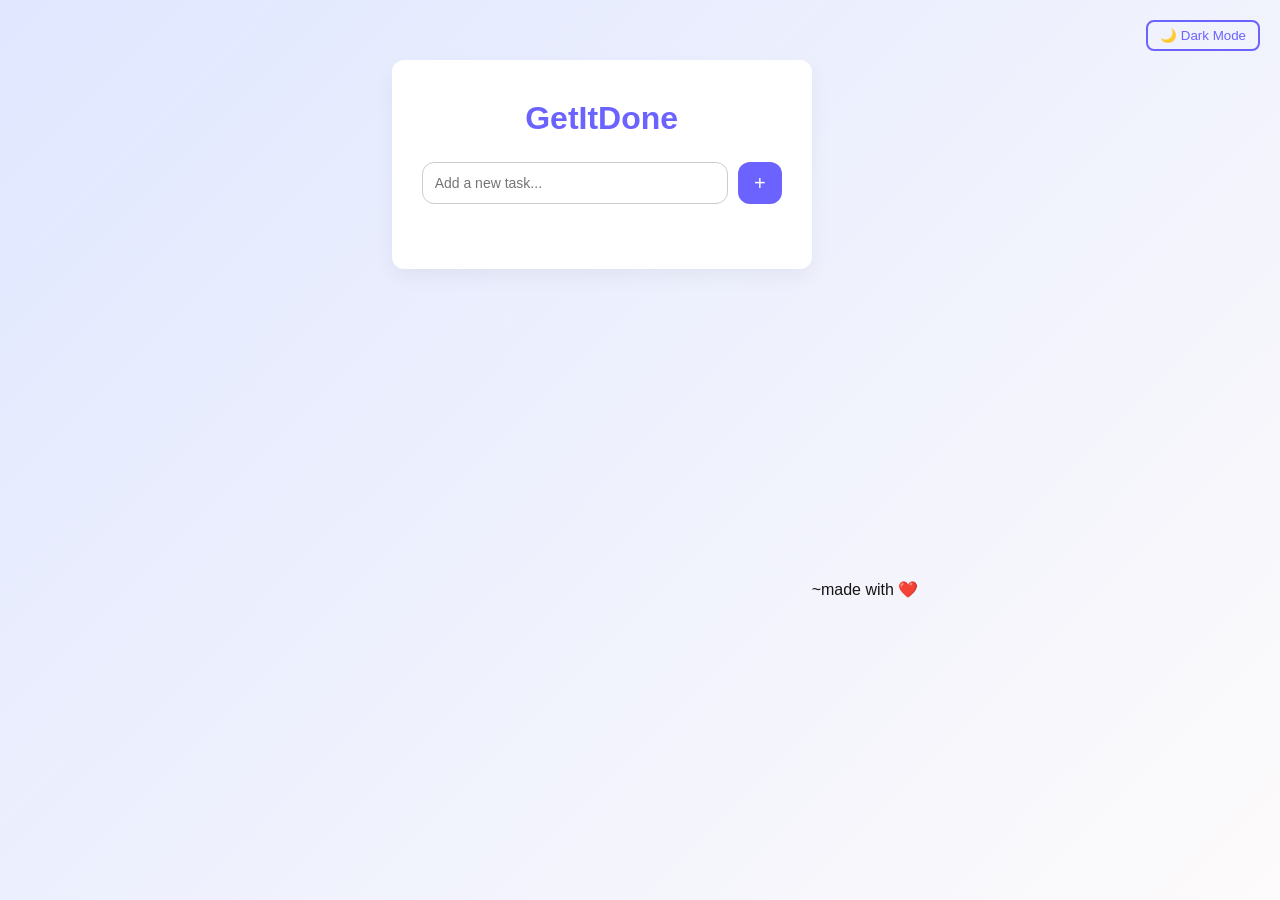
==== todo-dom.html @ 4d430f28 "Initial commit" ====
<!-- <!DOCTYPE html>
<html lang="en">
<head>
    <meta charset="UTF-8">
    <meta name="viewport" content="width=device-width, initial-scale=1.0">
    <title>TODO using DOM</title>
    <link rel="stylesheet" href="todo-dom.css" >
</head>
<body>
    <h3>TODO APP</h3>
    <input placeholder="enter your task">
    <button>Add Task</button>
    <ul>
        <li>Eat<button class="delete">Delete</button></li>
        <li>Sleep<button class="delete">Delete</button></li>
    </ul>

    <script src="todo-dom.js"></script>
</body>
</html> -->

<!DOCTYPE html>
<html lang="en">
<head>
  <meta charset="UTF-8" />
  <meta name="viewport" content="width=device-width, initial-scale=1.0"/>
  <title>GetItDone</title>
  <link rel="stylesheet" href="todo-dom.css" />
</head>
<body>

     <button class="toggle-mode" onclick="toggleMode()">🌙 Dark Mode</button>
  <div class="container">
    <h1>GetItDone</h1>
    <div class="input-section">
      <input type="text" placeholder="Add a new task..." id="task-input" />
      <button id="add-btn">+</button>
    </div>
    <ul id="task-list"></ul>
  </div>
   

  <script src="todo-dom.js"></script>
   <footer>
        <p>~made with ❤️</p>
    </footer>
</body>
</html>
---- todo-dom.css ----
:root {
      --primary-color: #6C63FF;
      --light-bg: #f5f7fa;
      --card-bg: #ffffff;
      --border-radius: 12px;
      --shadow: 0 8px 20px rgba(0, 0, 0, 0.05);
    }

    * {
      box-sizing: border-box;
      margin: 0;
      padding: 0;
    }

    body {
      font-family: 'Poppins', sans-serif;
      background: linear-gradient(135deg, #e0e7ff, #fdfbfb);
      display: flex;
      justify-content: center;
      align-items: flex-start;
      min-height: 100vh;
      padding-top: 60px;
    }

    .container {
      background: var(--card-bg);
      padding: 40px 30px;
      border-radius: var(--border-radius);
      box-shadow: var(--shadow);
      width: 100%;
      max-width: 420px;
      animation: fadeIn 0.5s ease-in;
    }

    @keyframes fadeIn {
      from { opacity: 0; transform: translateY(20px); }
      to { opacity: 1; transform: translateY(0); }
    }

    h1 {
      text-align: center;
      margin-bottom: 25px;
      font-weight: 600;
      color: var(--primary-color);
      font-size: 2rem;
    }

    .input-section {
      display: flex;
      gap: 10px;
      margin-bottom: 25px;
    }

    #task-input {
      flex: 1;
      padding: 12px;
      border: 1px solid #ccc;
      border-radius: var(--border-radius);
      outline: none;
      font-size: 14px;
      transition: 0.3s;
    }

    #task-input:focus {
      border-color: var(--primary-color);
      box-shadow: 0 0 0 3px rgba(108, 99, 255, 0.15);
    }

    #add-btn {
      padding: 0 16px;
      background-color: var(--primary-color);
      color: white;
      border: none;
      border-radius: var(--border-radius);
      cursor: pointer;
      font-size: 20px;
      transition: 0.3s;
    }

    #add-btn:hover {
      background-color: #574fd6;
    }

    ul {
      list-style: none;
      padding: 0;
      margin: 0;
    }

    li {
      display: flex;
      justify-content: space-between;
      align-items: center;
      background: var(--light-bg);
      padding: 12px 15px;
      margin-bottom: 12px;
      border-radius: var(--border-radius);
      box-shadow: var(--shadow);
      transition: background 0.3s;
    }

    li.completed span {
      text-decoration: line-through;
      color: #999;
    }

    li input[type="checkbox"] {
      margin-right: 10px;
      accent-color: var(--primary-color);
    }

    li span {
      flex: 1;
      font-size: 14px;
    }

    li button {
      background: none;
      border: none;
      font-size: 16px;
      cursor: pointer;
      color: #f87171;
      transition: 0.2s;
    }

    li button:hover {
      transform: scale(1.2);
    }
      .dark-mode {
      background: linear-gradient(135deg, #1e1e2f, #2e2e3e);
    }

    .dark-mode .container {
      background: #2b2b3c;
    }

    .dark-mode h1 {
      color: #A5B4FC;
    }

    .dark-mode #task-input {
      background-color: #3b3b4f;
      color: white;
      border-color: #555;
    }

    .dark-mode #task-input:focus {
      box-shadow: 0 0 0 3px rgba(165, 180, 252, 0.2);
    }

    .dark-mode #add-btn {
      background-color: #8b5cf6;
    }

    .dark-mode #add-btn:hover {
      background-color: #7c3aed;
    }

    .dark-mode li {
      background: #3a3a4d;
      color: white;
    }

    .dark-mode li.completed span {
      color: #aaa;
    }

    .toggle-mode {
      position: absolute;
      top: 20px;
      right: 20px;
      background: none;
      border: 2px solid var(--primary-color);
      padding: 6px 12px;
      border-radius: 8px;
      color: var(--primary-color);
      font-weight: 500;
      cursor: pointer;
      transition: all 0.3s;
    }

    .toggle-mode:hover {
      background-color: var(--primary-color);
      color: white;
    }

    footer {
      /* text-align: center; */
      margin-top: 520px;
      margin-right: -30px;
      font-size: 16px;
      color: #181414;
    }
---- todo-dom.css ----
:root {
      --primary-color: #6C63FF;
      --light-bg: #f5f7fa;
      --card-bg: #ffffff;
      --border-radius: 12px;
      --shadow: 0 8px 20px rgba(0, 0, 0, 0.05);
    }

    * {
      box-sizing: border-box;
      margin: 0;
      padding: 0;
    }

    body {
      font-family: 'Poppins', sans-serif;
      background: linear-gradient(135deg, #e0e7ff, #fdfbfb);
      display: flex;
      justify-content: center;
      align-items: flex-start;
      min-height: 100vh;
      padding-top: 60px;
    }

    .container {
      background: var(--card-bg);
      padding: 40px 30px;
      border-radius: var(--border-radius);
      box-shadow: var(--shadow);
      width: 100%;
      max-width: 420px;
      animation: fadeIn 0.5s ease-in;
    }

    @keyframes fadeIn {
      from { opacity: 0; transform: translateY(20px); }
      to { opacity: 1; transform: translateY(0); }
    }

    h1 {
      text-align: center;
      margin-bottom: 25px;
      font-weight: 600;
      color: var(--primary-color);
      font-size: 2rem;
    }

    .input-section {
      display: flex;
      gap: 10px;
      margin-bottom: 25px;
    }

    #task-input {
      flex: 1;
      padding: 12px;
      border: 1px solid #ccc;
      border-radius: var(--border-radius);
      outline: none;
      font-size: 14px;
      transition: 0.3s;
    }

    #task-input:focus {
      border-color: var(--primary-color);
      box-shadow: 0 0 0 3px rgba(108, 99, 255, 0.15);
    }

    #add-btn {
      padding: 0 16px;
      background-color: var(--primary-color);
      color: white;
      border: none;
      border-radius: var(--border-radius);
      cursor: pointer;
      font-size: 20px;
      transition: 0.3s;
    }

    #add-btn:hover {
      background-color: #574fd6;
    }

    ul {
      list-style: none;
      padding: 0;
      margin: 0;
    }

    li {
      display: flex;
      justify-content: space-between;
      align-items: center;
      background: var(--light-bg);
      padding: 12px 15px;
      margin-bottom: 12px;
      border-radius: var(--border-radius);
      box-shadow: var(--shadow);
      transition: background 0.3s;
    }

    li.completed span {
      text-decoration: line-through;
      color: #999;
    }

    li input[type="checkbox"] {
      margin-right: 10px;
      accent-color: var(--primary-color);
    }

    li span {
      flex: 1;
      font-size: 14px;
    }

    li button {
      background: none;
      border: none;
      font-size: 16px;
      cursor: pointer;
      color: #f87171;
      transition: 0.2s;
    }

    li button:hover {
      transform: scale(1.2);
    }
      .dark-mode {
      background: linear-gradient(135deg, #1e1e2f, #2e2e3e);
    }

    .dark-mode .container {
      background: #2b2b3c;
    }

    .dark-mode h1 {
      color: #A5B4FC;
    }

    .dark-mode #task-input {
      background-color: #3b3b4f;
      color: white;
      border-color: #555;
    }

    .dark-mode #task-input:focus {
      box-shadow: 0 0 0 3px rgba(165, 180, 252, 0.2);
    }

    .dark-mode #add-btn {
      background-color: #8b5cf6;
    }

    .dark-mode #add-btn:hover {
      background-color: #7c3aed;
    }

    .dark-mode li {
      background: #3a3a4d;
      color: white;
    }

    .dark-mode li.completed span {
      color: #aaa;
    }

    .toggle-mode {
      position: absolute;
      top: 20px;
      right: 20px;
      background: none;
      border: 2px solid var(--primary-color);
      padding: 6px 12px;
      border-radius: 8px;
      color: var(--primary-color);
      font-weight: 500;
      cursor: pointer;
      transition: all 0.3s;
    }

    .toggle-mode:hover {
      background-color: var(--primary-color);
      color: white;
    }

    footer {
      /* text-align: center; */
      margin-top: 520px;
      margin-right: -30px;
      font-size: 16px;
      color: #181414;
    }
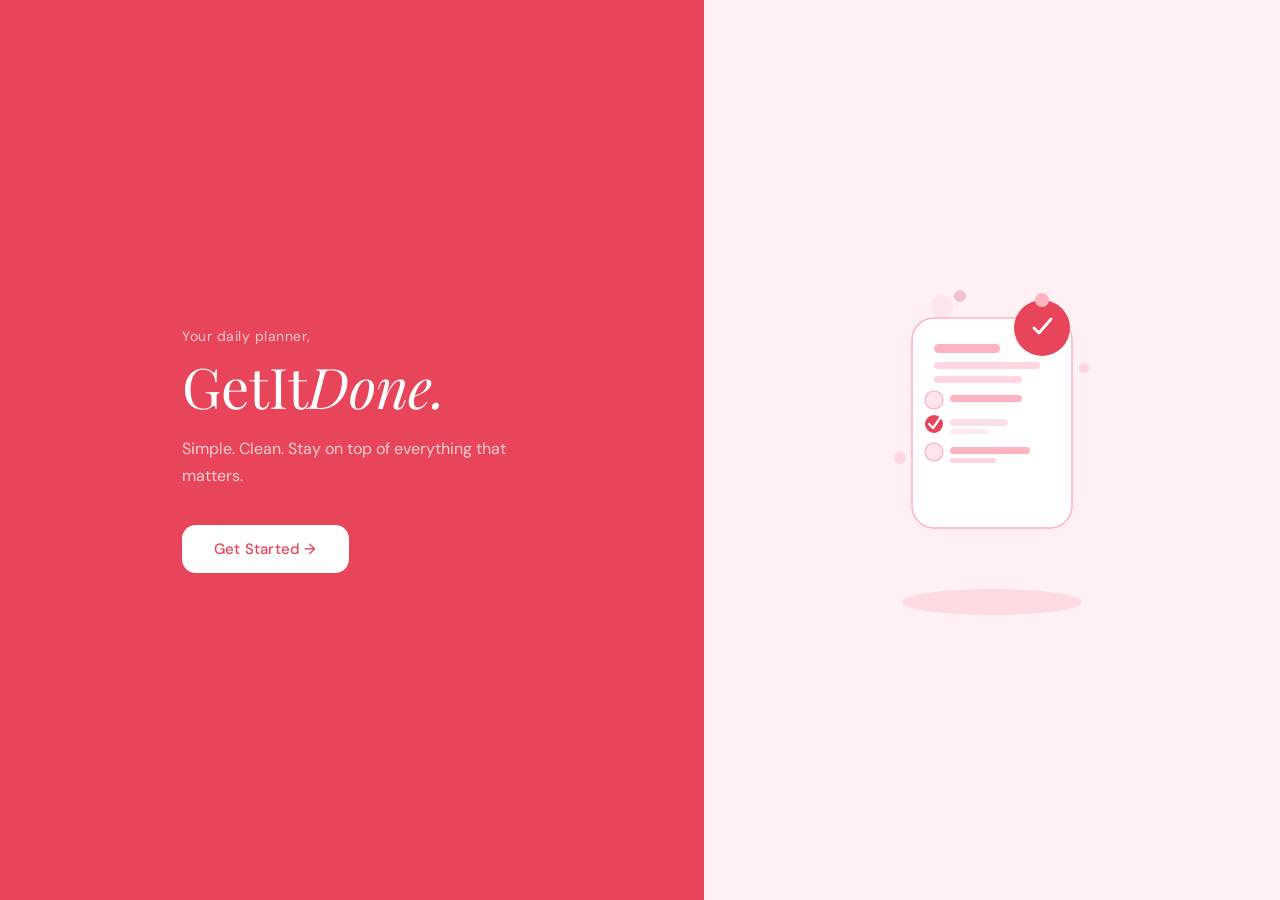
==== commit f08a4853: "redesign: new desktop UI with rose theme, sidebar layout, and smooth animations" ====
--- a/todo-dom.html
+++ b/todo-dom.html
@@ -1,48 +1,105 @@
-<!-- <!DOCTYPE html>
-<html lang="en">
-<head>
-    <meta charset="UTF-8">
-    <meta name="viewport" content="width=device-width, initial-scale=1.0">
-    <title>TODO using DOM</title>
-    <link rel="stylesheet" href="todo-dom.css" >
-</head>
-<body>
-    <h3>TODO APP</h3>
-    <input placeholder="enter your task">
-    <button>Add Task</button>
-    <ul>
-        <li>Eat<button class="delete">Delete</button></li>
-        <li>Sleep<button class="delete">Delete</button></li>
-    </ul>
-
-    <script src="todo-dom.js"></script>
-</body>
-</html> -->
-
 <!DOCTYPE html>
 <html lang="en">
 <head>
   <meta charset="UTF-8" />
   <meta name="viewport" content="width=device-width, initial-scale=1.0"/>
   <title>GetItDone</title>
+  <link rel="preconnect" href="https://fonts.googleapis.com">
+  <link href="https://fonts.googleapis.com/css2?family=DM+Sans:wght@300;400;500&family=Playfair+Display:ital,wght@0,400;1,400&display=swap" rel="stylesheet">
   <link rel="stylesheet" href="todo-dom.css" />
 </head>
 <body>
 
-     <button class="toggle-mode" onclick="toggleMode()">🌙 Dark Mode</button>
-  <div class="container">
-    <h1>GetItDone</h1>
-    <div class="input-section">
-      <input type="text" placeholder="Add a new task..." id="task-input" />
-      <button id="add-btn">+</button>
+  <!-- ── SPLASH ── -->
+  <div id="splash-screen">
+    <div class="splash-left">
+      <div class="splash-text">
+        <p class="splash-label">Your daily planner,</p>
+        <h1 class="splash-title">GetIt<em>Done.</em></h1>
+        <p class="splash-desc">Simple. Clean. Stay on top of everything that matters.</p>
+        <button class="btn-primary" onclick="goHome()">Get Started →</button>
+      </div>
     </div>
-    <ul id="task-list"></ul>
+    <div class="splash-right">
+      <div class="splash-illo">
+        <svg width="300" height="340" viewBox="0 0 300 340" fill="none" xmlns="http://www.w3.org/2000/svg">
+          <ellipse cx="150" cy="324" rx="90" ry="13" fill="rgba(232,68,90,0.12)"/>
+          <rect x="70" y="40" width="160" height="210" rx="22" fill="#fff" opacity=".97"/>
+          <rect x="70" y="40" width="160" height="210" rx="22" fill="none" stroke="#FFB3C1" stroke-width="1.5"/>
+          <rect x="92" y="66" width="66" height="9" rx="4.5" fill="#FFB3C1"/>
+          <rect x="92" y="84" width="106" height="7" rx="3.5" fill="#FFD6DF"/>
+          <rect x="92" y="98" width="88" height="7" rx="3.5" fill="#FFD6DF"/>
+          <circle cx="92" cy="122" r="9" fill="#FFE4EA" stroke="#F4C0D1" stroke-width="1.5"/>
+          <rect x="108" y="117" width="72" height="7" rx="3.5" fill="#FFB3C1"/>
+          <circle cx="92" cy="146" r="9" fill="#E8445A"/>
+          <path d="M87 146 L91 150 L98 140" stroke="#fff" stroke-width="2.2" stroke-linecap="round" stroke-linejoin="round"/>
+          <rect x="108" y="141" width="58" height="7" rx="3.5" fill="#F4C0D1" opacity=".5"/>
+          <rect x="108" y="151" width="38" height="5" rx="2.5" fill="#FFD6DF" opacity=".5"/>
+          <circle cx="92" cy="174" r="9" fill="#FFE4EA" stroke="#F4C0D1" stroke-width="1.5"/>
+          <rect x="108" y="169" width="80" height="7" rx="3.5" fill="#FFB3C1"/>
+          <rect x="108" y="180" width="46" height="5" rx="2.5" fill="#FFD6DF"/>
+          <circle cx="200" cy="50" r="28" fill="#E8445A"/>
+          <path d="M192 50 L197 55 L209 41" stroke="#fff" stroke-width="2.8" stroke-linecap="round" stroke-linejoin="round"/>
+          <circle cx="100" cy="28" r="11" fill="#FFE4EA"/>
+          <circle cx="200" cy="22" r="7" fill="#FFB3C1"/>
+          <circle cx="118" cy="18" r="6" fill="#F4C0D1"/>
+          <circle cx="242" cy="90" r="5" fill="#FFD6DF"/>
+          <circle cx="58" cy="180" r="6" fill="#FFD6DF"/>
+        </svg>
+      </div>
+    </div>
   </div>
-   
+
+  <!-- ── HOME ── -->
+  <div id="home-screen" class="hidden">
+
+    <div class="home-sidebar">
+      <div class="sidebar-top">
+        <button class="back-btn" onclick="goSplash()" aria-label="back to home">← Back</button>
+        <div class="sidebar-brand">GetIt<em>Done.</em></div>
+        <p class="sidebar-greeting" id="greeting-text">Good morning</p>
+      </div>
+
+      <div class="stats-col">
+        <div class="stat-card">
+          <div class="stat-num" id="stat-total">0</div>
+          <div class="stat-lbl">Total tasks</div>
+        </div>
+        <div class="stat-card">
+          <div class="stat-num" id="stat-done">0</div>
+          <div class="stat-lbl">Completed</div>
+        </div>
+        <div class="stat-card accent">
+          <div class="stat-num" id="stat-left">0</div>
+          <div class="stat-lbl">Remaining</div>
+        </div>
+      </div>
+
+      <div class="sidebar-bottom">
+        <button class="theme-btn" id="theme-btn" onclick="toggleMode()">🌙 Dark mode</button>
+        <p class="made-with">made with ❤️</p>
+      </div>
+    </div>
+
+    <div class="home-main">
+      <div class="main-header">
+        <div class="filter-row">
+          <button class="f-btn on" data-filter="all">All</button>
+          <button class="f-btn" data-filter="active">Active</button>
+          <button class="f-btn" data-filter="completed">Done</button>
+        </div>
+        <div class="add-row">
+          <input type="text" id="task-input" class="add-input" placeholder="Add a new task and press Enter…" />
+          <button id="add-btn" class="add-btn-pill" aria-label="add task">+ Add</button>
+        </div>
+      </div>
+
+      <ul id="task-list"></ul>
+      <p id="empty-msg" class="empty-state">Nothing here yet — add your first task above ✨</p>
+    </div>
+
+  </div>
 
   <script src="todo-dom.js"></script>
-   <footer>
-        <p>~made with ❤️</p>
-    </footer>
 </body>
-</html>
+</html>
--- a/todo-dom.css
+++ b/todo-dom.css
@@ -1,194 +1,501 @@
+/* ── Reset ────────────────────────────────────────────── */
+*, *::before, *::after { box-sizing: border-box; margin: 0; padding: 0; }
+
 :root {
-      --primary-color: #6C63FF;
-      --light-bg: #f5f7fa;
-      --card-bg: #ffffff;
-      --border-radius: 12px;
-      --shadow: 0 8px 20px rgba(0, 0, 0, 0.05);
-    }
-
-    * {
-      box-sizing: border-box;
-      margin: 0;
-      padding: 0;
-    }
-
-    body {
-      font-family: 'Poppins', sans-serif;
-      background: linear-gradient(135deg, #e0e7ff, #fdfbfb);
-      display: flex;
-      justify-content: center;
-      align-items: flex-start;
-      min-height: 100vh;
-      padding-top: 60px;
-    }
-
-    .container {
-      background: var(--card-bg);
-      padding: 40px 30px;
-      border-radius: var(--border-radius);
-      box-shadow: var(--shadow);
-      width: 100%;
-      max-width: 420px;
-      animation: fadeIn 0.5s ease-in;
-    }
-
-    @keyframes fadeIn {
-      from { opacity: 0; transform: translateY(20px); }
-      to { opacity: 1; transform: translateY(0); }
-    }
-
-    h1 {
-      text-align: center;
-      margin-bottom: 25px;
-      font-weight: 600;
-      color: var(--primary-color);
-      font-size: 2rem;
-    }
-
-    .input-section {
-      display: flex;
-      gap: 10px;
-      margin-bottom: 25px;
-    }
-
-    #task-input {
-      flex: 1;
-      padding: 12px;
-      border: 1px solid #ccc;
-      border-radius: var(--border-radius);
-      outline: none;
-      font-size: 14px;
-      transition: 0.3s;
-    }
-
-    #task-input:focus {
-      border-color: var(--primary-color);
-      box-shadow: 0 0 0 3px rgba(108, 99, 255, 0.15);
-    }
-
-    #add-btn {
-      padding: 0 16px;
-      background-color: var(--primary-color);
-      color: white;
-      border: none;
-      border-radius: var(--border-radius);
-      cursor: pointer;
-      font-size: 20px;
-      transition: 0.3s;
-    }
-
-    #add-btn:hover {
-      background-color: #574fd6;
-    }
-
-    ul {
-      list-style: none;
-      padding: 0;
-      margin: 0;
-    }
-
-    li {
-      display: flex;
-      justify-content: space-between;
-      align-items: center;
-      background: var(--light-bg);
-      padding: 12px 15px;
-      margin-bottom: 12px;
-      border-radius: var(--border-radius);
-      box-shadow: var(--shadow);
-      transition: background 0.3s;
-    }
-
-    li.completed span {
-      text-decoration: line-through;
-      color: #999;
-    }
-
-    li input[type="checkbox"] {
-      margin-right: 10px;
-      accent-color: var(--primary-color);
-    }
-
-    li span {
-      flex: 1;
-      font-size: 14px;
-    }
-
-    li button {
-      background: none;
-      border: none;
-      font-size: 16px;
-      cursor: pointer;
-      color: #f87171;
-      transition: 0.2s;
-    }
-
-    li button:hover {
-      transform: scale(1.2);
-    }
-      .dark-mode {
-      background: linear-gradient(135deg, #1e1e2f, #2e2e3e);
-    }
-
-    .dark-mode .container {
-      background: #2b2b3c;
-    }
-
-    .dark-mode h1 {
-      color: #A5B4FC;
-    }
-
-    .dark-mode #task-input {
-      background-color: #3b3b4f;
-      color: white;
-      border-color: #555;
-    }
-
-    .dark-mode #task-input:focus {
-      box-shadow: 0 0 0 3px rgba(165, 180, 252, 0.2);
-    }
-
-    .dark-mode #add-btn {
-      background-color: #8b5cf6;
-    }
-
-    .dark-mode #add-btn:hover {
-      background-color: #7c3aed;
-    }
-
-    .dark-mode li {
-      background: #3a3a4d;
-      color: white;
-    }
-
-    .dark-mode li.completed span {
-      color: #aaa;
-    }
-
-    .toggle-mode {
-      position: absolute;
-      top: 20px;
-      right: 20px;
-      background: none;
-      border: 2px solid var(--primary-color);
-      padding: 6px 12px;
-      border-radius: 8px;
-      color: var(--primary-color);
-      font-weight: 500;
-      cursor: pointer;
-      transition: all 0.3s;
-    }
-
-    .toggle-mode:hover {
-      background-color: var(--primary-color);
-      color: white;
-    }
-
-    footer {
-      /* text-align: center; */
-      margin-top: 520px;
-      margin-right: -30px;
-      font-size: 16px;
-      color: #181414;
-    }
-   +  --rose:       #E8445A;
+  --rose-deep:  #C42B47;
+  --rose-soft:  #FFE4EA;
+  --rose-pale:  #FFF0F3;
+  --rose-mid:   #F4C0D1;
+  --rose-light: #FFD6DF;
+  --text-dark:  #1a0e11;
+  --text-mid:   #7a4a55;
+  --text-soft:  #D4537E;
+  --white:      #ffffff;
+  --radius-sm:  8px;
+  --radius-md:  14px;
+  --radius-lg:  20px;
+  --trans:      0.3s ease;
+}
+
+body {
+  font-family: 'DM Sans', sans-serif;
+  background: var(--rose-pale);
+  min-height: 100vh;
+  color: var(--text-dark);
+  transition: background var(--trans), color var(--trans);
+}
+
+.hidden { display: none !important; }
+
+/* ══════════════════════════════════════════════════════ */
+/*  SPLASH — desktop two-column layout                   */
+/* ══════════════════════════════════════════════════════ */
+#splash-screen {
+  display: flex;
+  min-height: 100vh;
+  animation: fadeUp 0.5s ease both;
+}
+
+.splash-left {
+  flex: 1;
+  background: var(--rose);
+  display: flex;
+  align-items: center;
+  justify-content: center;
+  padding: 60px 64px;
+}
+
+.splash-text { max-width: 420px; }
+
+.splash-label {
+  color: rgba(255,255,255,0.7);
+  font-size: 14px;
+  letter-spacing: 0.5px;
+  margin-bottom: 10px;
+}
+
+.splash-title {
+  font-family: 'Playfair Display', serif;
+  color: #fff;
+  font-size: 56px;
+  font-weight: 400;
+  line-height: 1.1;
+  margin-bottom: 20px;
+}
+
+.splash-title em { font-style: italic; }
+
+.splash-desc {
+  color: rgba(255,255,255,0.75);
+  font-size: 16px;
+  line-height: 1.65;
+  margin-bottom: 36px;
+  max-width: 340px;
+}
+
+.btn-primary {
+  display: inline-block;
+  padding: 14px 32px;
+  background: #fff;
+  color: var(--rose);
+  border: none;
+  border-radius: var(--radius-md);
+  font-size: 15px;
+  font-weight: 500;
+  font-family: inherit;
+  cursor: pointer;
+  transition: transform var(--trans), box-shadow var(--trans);
+  letter-spacing: 0.2px;
+}
+
+.btn-primary:hover  { transform: translateY(-2px); box-shadow: 0 8px 24px rgba(232,68,90,0.25); }
+.btn-primary:active { transform: translateY(0); }
+
+.splash-right {
+  flex: 1;
+  background: var(--rose-pale);
+  display: flex;
+  align-items: center;
+  justify-content: center;
+}
+
+/* ══════════════════════════════════════════════════════ */
+/*  HOME — sidebar + main content                        */
+/* ══════════════════════════════════════════════════════ */
+#home-screen {
+  display: flex;
+  min-height: 100vh;
+  animation: fadeUp 0.45s ease both;
+}
+
+/* ── Sidebar ── */
+.home-sidebar {
+  width: 280px;
+  flex-shrink: 0;
+  background: var(--rose);
+  display: flex;
+  flex-direction: column;
+  padding: 36px 28px;
+  position: sticky;
+  top: 0;
+  height: 100vh;
+}
+
+.sidebar-top { margin-bottom: 36px; }
+
+.back-btn {
+  background: rgba(255,255,255,0.15);
+  border: none;
+  color: rgba(255,255,255,0.85);
+  font-size: 13px;
+  font-family: inherit;
+  padding: 6px 12px;
+  border-radius: var(--radius-sm);
+  cursor: pointer;
+  transition: background var(--trans);
+  margin-bottom: 24px;
+  display: inline-block;
+}
+
+.back-btn:hover { background: rgba(255,255,255,0.25); }
+
+.sidebar-brand {
+  font-family: 'Playfair Display', serif;
+  color: #fff;
+  font-size: 28px;
+  font-weight: 400;
+  line-height: 1.2;
+  margin-bottom: 8px;
+}
+
+.sidebar-brand em { font-style: italic; }
+
+.sidebar-greeting {
+  color: rgba(255,255,255,0.65);
+  font-size: 13px;
+}
+
+/* Stat cards in sidebar */
+.stats-col {
+  display: flex;
+  flex-direction: column;
+  gap: 10px;
+  flex: 1;
+}
+
+.stat-card {
+  background: rgba(255,255,255,0.12);
+  border-radius: var(--radius-md);
+  padding: 16px 18px;
+  transition: background var(--trans);
+}
+
+.stat-card:hover  { background: rgba(255,255,255,0.18); }
+.stat-card.accent { background: rgba(255,255,255,0.22); }
+
+.stat-num {
+  color: #fff;
+  font-size: 32px;
+  font-weight: 500;
+  line-height: 1;
+  margin-bottom: 5px;
+  transition: all 0.4s ease;
+}
+
+.stat-lbl {
+  color: rgba(255,255,255,0.65);
+  font-size: 12px;
+  letter-spacing: 0.3px;
+}
+
+.sidebar-bottom {
+  padding-top: 24px;
+  border-top: 1px solid rgba(255,255,255,0.12);
+}
+
+.theme-btn {
+  width: 100%;
+  background: rgba(255,255,255,0.1);
+  border: 1px solid rgba(255,255,255,0.2);
+  color: rgba(255,255,255,0.85);
+  font-size: 13px;
+  font-family: inherit;
+  padding: 9px 14px;
+  border-radius: var(--radius-sm);
+  cursor: pointer;
+  transition: background var(--trans);
+  text-align: left;
+  margin-bottom: 16px;
+}
+
+.theme-btn:hover { background: rgba(255,255,255,0.2); }
+
+.made-with {
+  color: rgba(255,255,255,0.4);
+  font-size: 12px;
+  text-align: center;
+}
+
+/* ── Main content ── */
+.home-main {
+  flex: 1;
+  display: flex;
+  flex-direction: column;
+  padding: 40px 48px;
+  overflow-y: auto;
+}
+
+.main-header {
+  margin-bottom: 28px;
+}
+
+/* Filter row */
+.filter-row {
+  display: flex;
+  gap: 8px;
+  margin-bottom: 16px;
+}
+
+.f-btn {
+  padding: 8px 22px;
+  border: 1.5px solid var(--rose-light);
+  background: var(--white);
+  border-radius: 30px;
+  font-size: 13px;
+  font-weight: 500;
+  font-family: inherit;
+  color: var(--text-soft);
+  cursor: pointer;
+  transition: all var(--trans);
+}
+
+.f-btn:hover { border-color: var(--rose); color: var(--rose); }
+
+.f-btn.on {
+  background: var(--rose);
+  color: #fff;
+  border-color: var(--rose);
+}
+
+/* Add row */
+.add-row {
+  display: flex;
+  gap: 12px;
+  align-items: center;
+}
+
+.add-input {
+  flex: 1;
+  padding: 13px 20px;
+  border: 1.5px solid var(--rose-light);
+  border-radius: var(--radius-md);
+  font-size: 14px;
+  font-family: inherit;
+  outline: none;
+  color: var(--text-dark);
+  background: var(--white);
+  transition: border-color var(--trans), box-shadow var(--trans);
+}
+
+.add-input::placeholder { color: var(--rose-mid); }
+
+.add-input:focus {
+  border-color: var(--rose);
+  box-shadow: 0 0 0 3px rgba(232,68,90,0.08);
+}
+
+/* Step 6: shake */
+.add-input.shake {
+  border-color: var(--rose);
+  animation: shake 0.38s ease;
+}
+
+@keyframes shake {
+  0%,100% { transform: translateX(0); }
+  20%      { transform: translateX(-7px); }
+  40%      { transform: translateX(7px); }
+  60%      { transform: translateX(-4px); }
+  80%      { transform: translateX(4px); }
+}
+
+.add-btn-pill {
+  padding: 13px 28px;
+  background: var(--rose);
+  color: #fff;
+  border: none;
+  border-radius: var(--radius-md);
+  font-size: 14px;
+  font-weight: 500;
+  font-family: inherit;
+  cursor: pointer;
+  white-space: nowrap;
+  transition: background var(--trans), transform var(--trans);
+}
+
+.add-btn-pill:hover  { background: var(--rose-deep); }
+.add-btn-pill:active { transform: scale(0.97); }
+
+/* ── Task list ── */
+ul { list-style: none; }
+
+li {
+  background: var(--white);
+  border: 1px solid var(--rose-light);
+  border-radius: var(--radius-md);
+  padding: 16px 20px;
+  margin-bottom: 10px;
+  display: flex;
+  align-items: center;
+  gap: 14px;
+  transition: border-color var(--trans), opacity var(--trans), transform var(--trans);
+  animation: slideIn 0.3s ease both;
+}
+
+li:hover { border-color: var(--rose-mid); }
+
+@keyframes slideIn {
+  from { opacity: 0; transform: translateY(10px); }
+  to   { opacity: 1; transform: translateY(0); }
+}
+
+li.completed { opacity: 0.6; }
+
+/* Checkbox */
+.check-circle {
+  width: 26px;
+  height: 26px;
+  border-radius: 50%;
+  border: 2px solid var(--rose-mid);
+  display: flex;
+  align-items: center;
+  justify-content: center;
+  flex-shrink: 0;
+  cursor: pointer;
+  font-size: 13px;
+  color: transparent;
+  transition: all var(--trans);
+}
+
+.check-circle:hover { border-color: var(--rose); }
+
+.check-circle.checked {
+  background: var(--rose);
+  border-color: var(--rose);
+  color: #fff;
+}
+
+.task-info { flex: 1; overflow: hidden; }
+
+.task-text {
+  font-size: 15px;
+  color: var(--text-dark);
+  transition: color var(--trans);
+  display: block;
+}
+
+li.completed .task-text {
+  text-decoration: line-through;
+  color: #ccc;
+}
+
+.task-tag {
+  font-size: 11px;
+  color: var(--text-soft);
+  margin-top: 3px;
+}
+
+li.completed .task-tag { color: #ddd; }
+
+/* Step 4: Inline edit */
+.task-text[contenteditable="true"] {
+  outline: none;
+  border-bottom: 1.5px dashed var(--rose);
+  padding-bottom: 1px;
+  cursor: text;
+  background: #FFF7F9;
+  border-radius: 3px;
+  padding: 1px 5px;
+}
+
+/* Delete */
+.del-btn {
+  background: none;
+  border: none;
+  font-size: 15px;
+  cursor: pointer;
+  color: var(--rose-mid);
+  padding: 5px;
+  transition: color var(--trans), transform var(--trans);
+  flex-shrink: 0;
+  line-height: 1;
+  opacity: 0;
+}
+
+li:hover .del-btn { opacity: 1; }
+
+.del-btn:hover {
+  color: var(--rose);
+  transform: scale(1.2);
+}
+
+/* Empty state */
+.empty-state {
+  display: none;
+  text-align: center;
+  color: var(--rose-mid);
+  font-size: 15px;
+  padding: 60px 20px;
+  line-height: 1.8;
+}
+
+/* ── Animations ── */
+@keyframes fadeUp {
+  from { opacity: 0; transform: translateY(16px); }
+  to   { opacity: 1; transform: translateY(0); }
+}
+
+/* ══════════════════════════════════════════════════════ */
+/*  DARK MODE                                            */
+/* ══════════════════════════════════════════════════════ */
+body.dark {
+  background: #180b0e;
+  color: #f0d0d8;
+}
+
+body.dark .splash-right  { background: #180b0e; }
+body.dark .home-main     { background: #180b0e; }
+body.dark .btn-primary   { background: #fff; color: var(--rose); }
+
+body.dark li {
+  background: #2b1520;
+  border-color: #3d1e28;
+}
+
+body.dark li:hover { border-color: #6b2f42; }
+
+body.dark .task-text    { color: #f0d0d8; }
+body.dark .add-input    { background: #2b1520; border-color: #3d1e28; color: #f0d0d8; }
+body.dark .add-input::placeholder { color: #4a2030; }
+body.dark .add-input:focus { border-color: var(--rose); box-shadow: 0 0 0 3px rgba(232,68,90,0.12); }
+body.dark .f-btn        { background: #2b1520; border-color: #3d1e28; color: #F4C0D1; }
+body.dark .f-btn.on     { background: var(--rose); border-color: var(--rose); color: #fff; }
+body.dark .f-btn:hover  { border-color: var(--rose); color: var(--rose); }
+body.dark .empty-state  { color: #4a2030; }
+body.dark .task-text[contenteditable="true"] { background: #3d1e28; }
+
+/* ══════════════════════════════════════════════════════ */
+/*  RESPONSIVE — mobile                                  */
+/* ══════════════════════════════════════════════════════ */
+@media (max-width: 768px) {
+  #splash-screen { flex-direction: column; }
+
+  .splash-left  { padding: 48px 28px 32px; }
+  .splash-title { font-size: 38px; }
+  .splash-right { display: none; }
+
+  #home-screen  { flex-direction: column; }
+
+  .home-sidebar {
+    width: 100%;
+    height: auto;
+    position: static;
+    padding: 24px 20px 20px;
+    flex-direction: row;
+    flex-wrap: wrap;
+    gap: 12px;
+    align-items: center;
+  }
+
+  .sidebar-top    { flex: 1; min-width: 160px; margin-bottom: 0; }
+  .stats-col      { flex-direction: row; flex: 100%; }
+  .stat-card      { flex: 1; padding: 10px 12px; }
+  .stat-num       { font-size: 22px; }
+  .sidebar-bottom { flex: 100%; padding-top: 12px; border-top: 1px solid rgba(255,255,255,0.12); display: flex; align-items: center; gap: 12px; }
+  .theme-btn      { width: auto; margin-bottom: 0; }
+  .made-with      { margin-left: auto; }
+
+  .home-main { padding: 20px 16px; }
+  .add-row   { flex-direction: column; }
+  .add-btn-pill { width: 100%; }
+}
